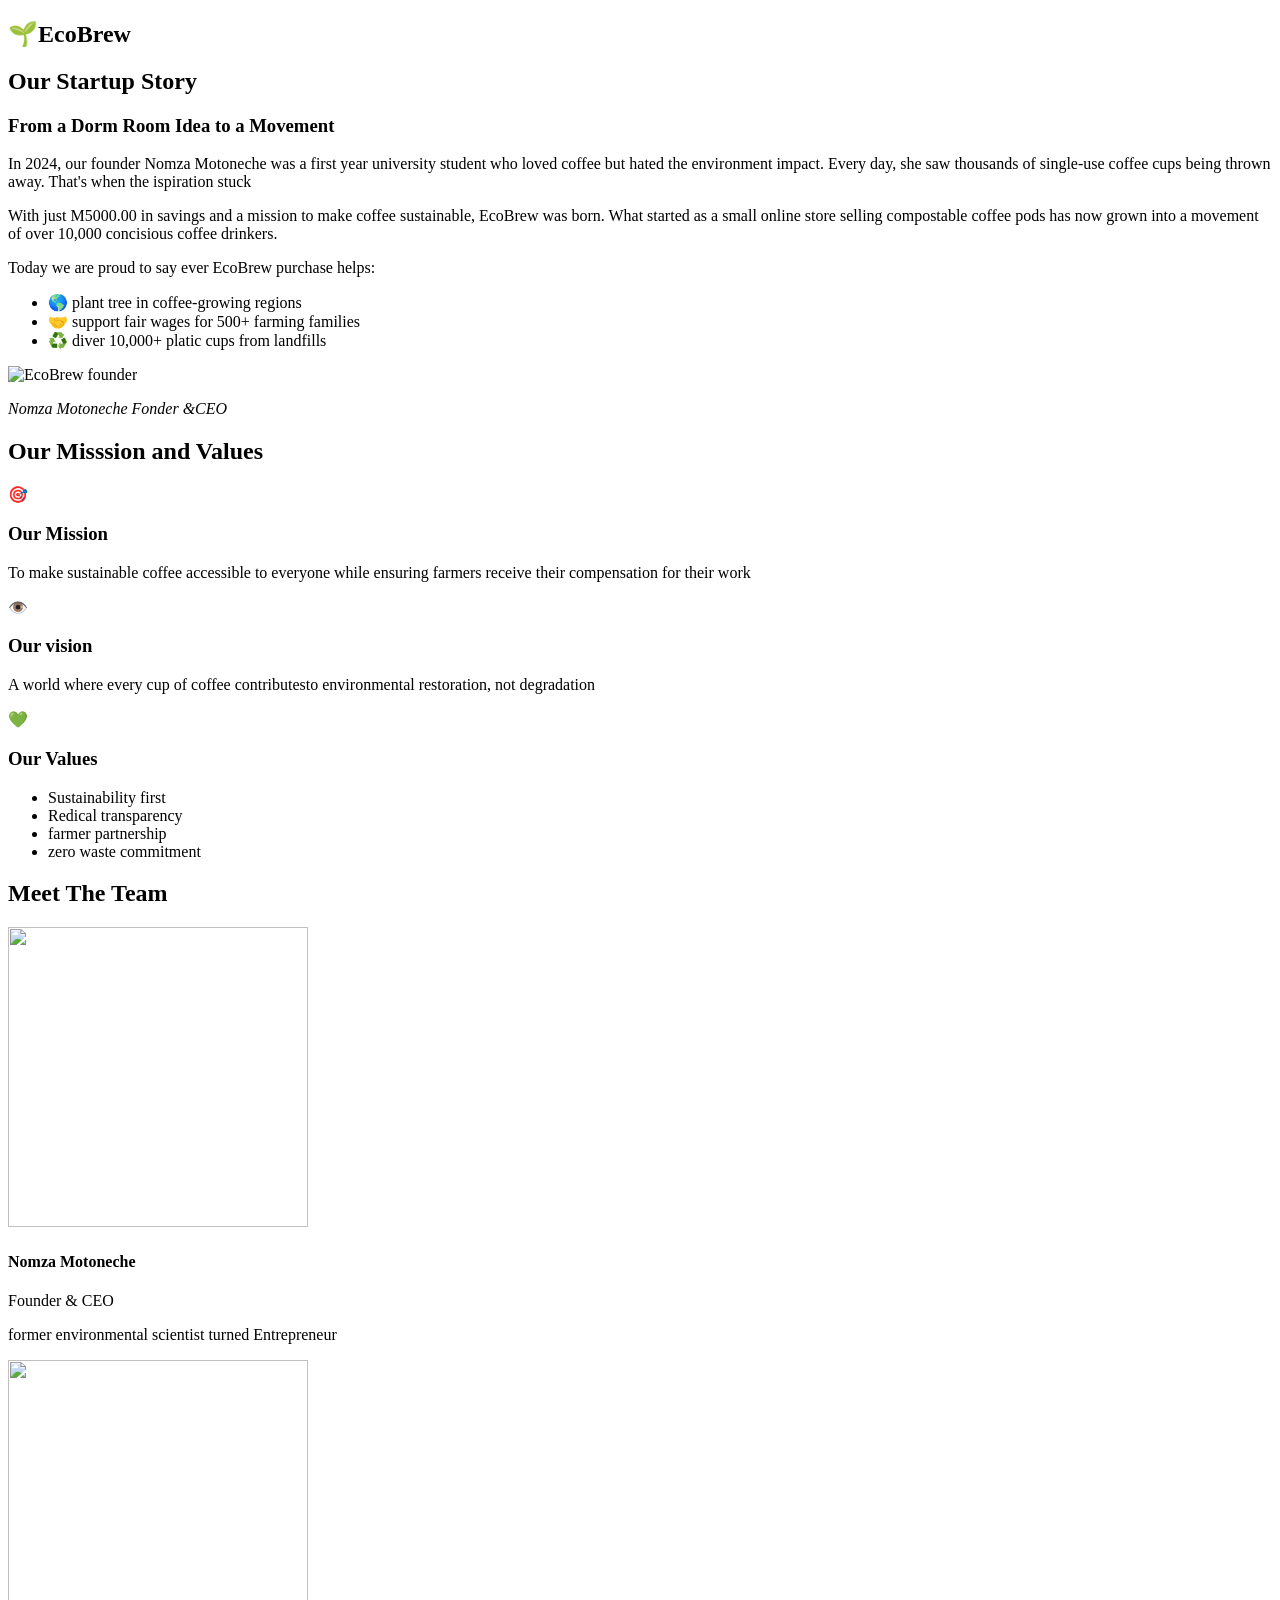
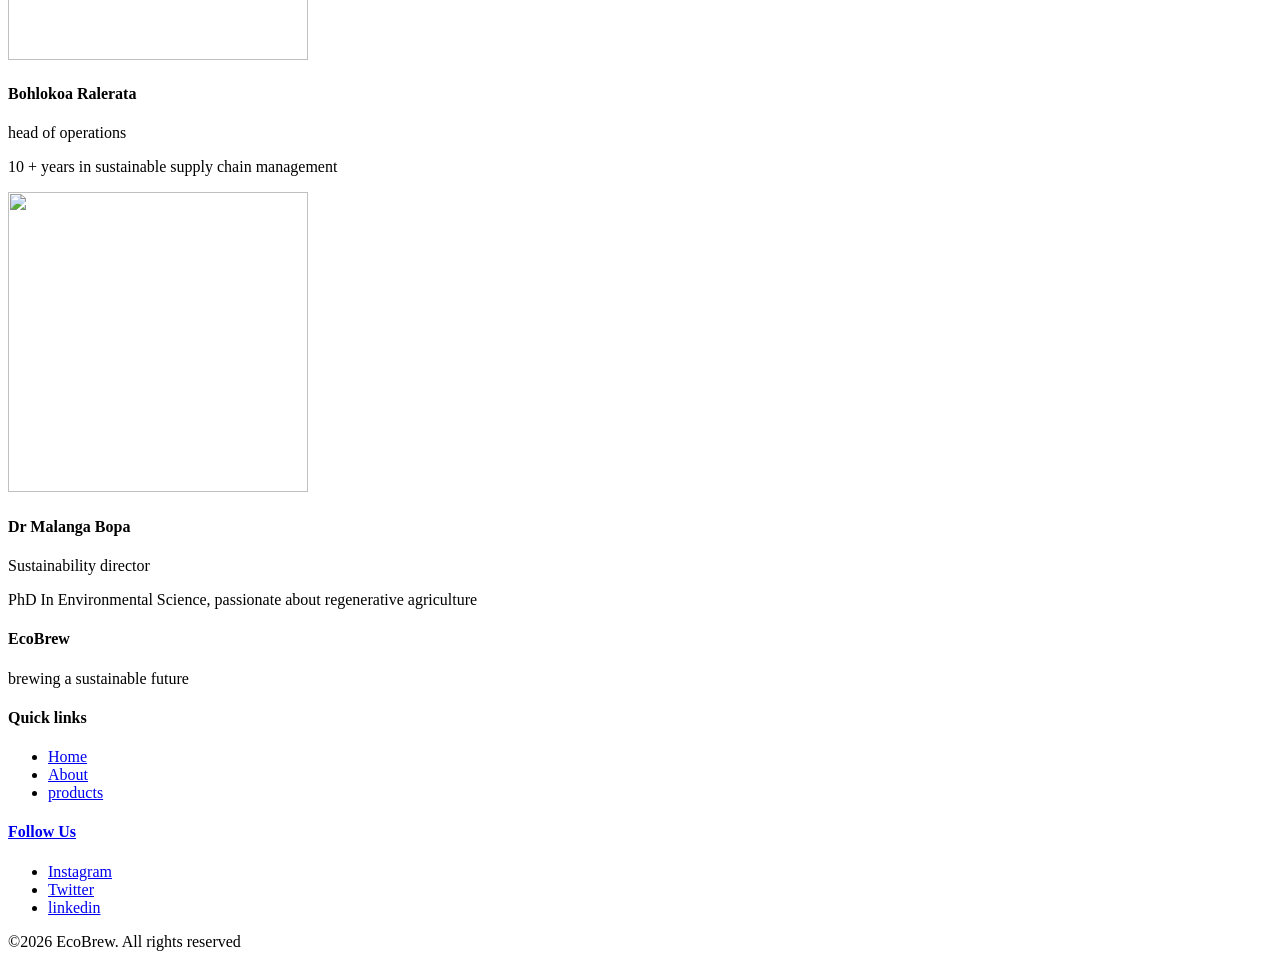
==== about.html @ 90d782c0 "Add files via upload" ====
<!DOCTYPE html>
<html>
<head>
	<meta charset="utf-8">
	<meta name="viewport" content="width=device-width, initial-scale=1">
	<title>About Us-EcoBrew Sustainable coffee</title>
	<link="stylesheet"href="css/style.css">
</head>
<body>
	<header>
		<nav>
			<div class="logo">
				<h1>🌱EcoBrew</h1>
			
	</header>
	<main>
		<section>
			
		</section class="story-section">
		<h2>Our Startup Story</h2>
		<div class="story-content">
			<div class="story-text">
				<h3>From a Dorm Room Idea to a Movement</h3>
				<p>In 2024, our founder Nomza Motoneche was a first year university student who loved coffee but hated the environment impact. Every day, she saw thousands of single-use coffee cups being thrown away. That's when the ispiration stuck</p>
				<p>With just M5000.00 in savings and a mission to make coffee sustainable, EcoBrew was born. What started as a small online store selling compostable coffee pods has now grown into a movement of over 10,000 concisious coffee drinkers.</p>
				<p>Today we are proud to say ever EcoBrew purchase helps:</p>
				<ul class="impact-list">
					<li>🌎 plant tree in coffee-growing regions</li>
					<li>🤝 support fair wages for 500+ farming families</li>
					<li>♻️ diver 10,000+ platic cups from landfills</li>
					
				</ul>
				
			</div>
			<div class="story-image">
				<img src="founder.jpg" height="500" width="500" alt="EcoBrew founder" class="founder-img">
				<p class="image-caption"><i> Nomza Motoneche Fonder &CEO</i></p>
				
			</div>
			
		</div>
	</section>
	<section class="mission-section">
		<h2>Our Misssion and Values</h2>
		<div class="value-grid">
			<div class="value-card">
				<span class="emoji">🎯</span>
				<h3>Our Mission</h3>
				<p>To make sustainable coffee accessible to everyone while ensuring farmers receive their compensation for their work</p>
			</div>
			<div class="value-card">
				<span class="emoji">👁️</span>
				<h3>Our vision</h3>
				<p>A world where every cup of coffee contributesto environmental restoration, not degradation</p>
			</div>
			<div class="value-card">
				<span class="emoji">💚</span>
				<h3>Our Values</h3>
				<ul class="value-list">
					<li>Sustainability first</li>
					<li>Redical transparency</li>
					<li>farmer partnership</li>
					<li>zero waste commitment</li>
				</ul>
			</div>
		</div>
		
	</section>
	<section class="team-section">
		<h2>Meet The Team</h2>
		<div class="team-grid">
			<div class="team-member">
				<img src="founder.jpg" height="300" width="300">
				<h4>Nomza Motoneche</h4>
				<p>Founder & CEO</p>
				<p class="team-bio">former environmental scientist turned Entrepreneur</p>
				
			</div>
			<div class="team-member">
				<img src="bohlokoa.jpg" height="300" width="300">
				<h4>Bohlokoa Ralerata</h4>
				<p>head of operations</p>
				<p class="team-bio">10 + years in sustainable supply chain management</p>
				
			</div>
			<div class="team-member">
				<img src="malanga.jpg" height="300" width="300">
				<h4>Dr Malanga Bopa</h4>
				<p>Sustainability director</p>
				<p class="team-bio">PhD In Environmental Science, passionate about regenerative agriculture</p>
				
			</div>
			
		</div>
	</section>
	</main>
	<footer>
		<div class="footer-content">
			<div class="footer-section">
				<h4>EcoBrew</h4>
				<p>brewing a sustainable future</p>
				
			</div>
			<div class="footer-section">
				<h4>Quick links</h4>
				<ul>
					<li><a href="index.html">Home</li>
					<li><a href="about.html">About</li>	
					<li><a href="products.html">products</li>	
				</ul>
				
			</div>
			<div class="footer-section">
				<h4>Follow Us</h4>
				<ul>
					<li><a href="https://instagram.com" target="-blank">Instagram</a></li>
					<li><a href="https://twitter.com"target="-blank">Twitter</a></li>
					<li><a href="https://linkedin.com"target="-blank">linkedin</a></li>	
				</ul>
			</div>
		</div>
		<div class="footer-bottom">
			<p>&copy;2026 EcoBrew. All rights reserved</p>
			
		</div>
	</footer>

</body>
</html>
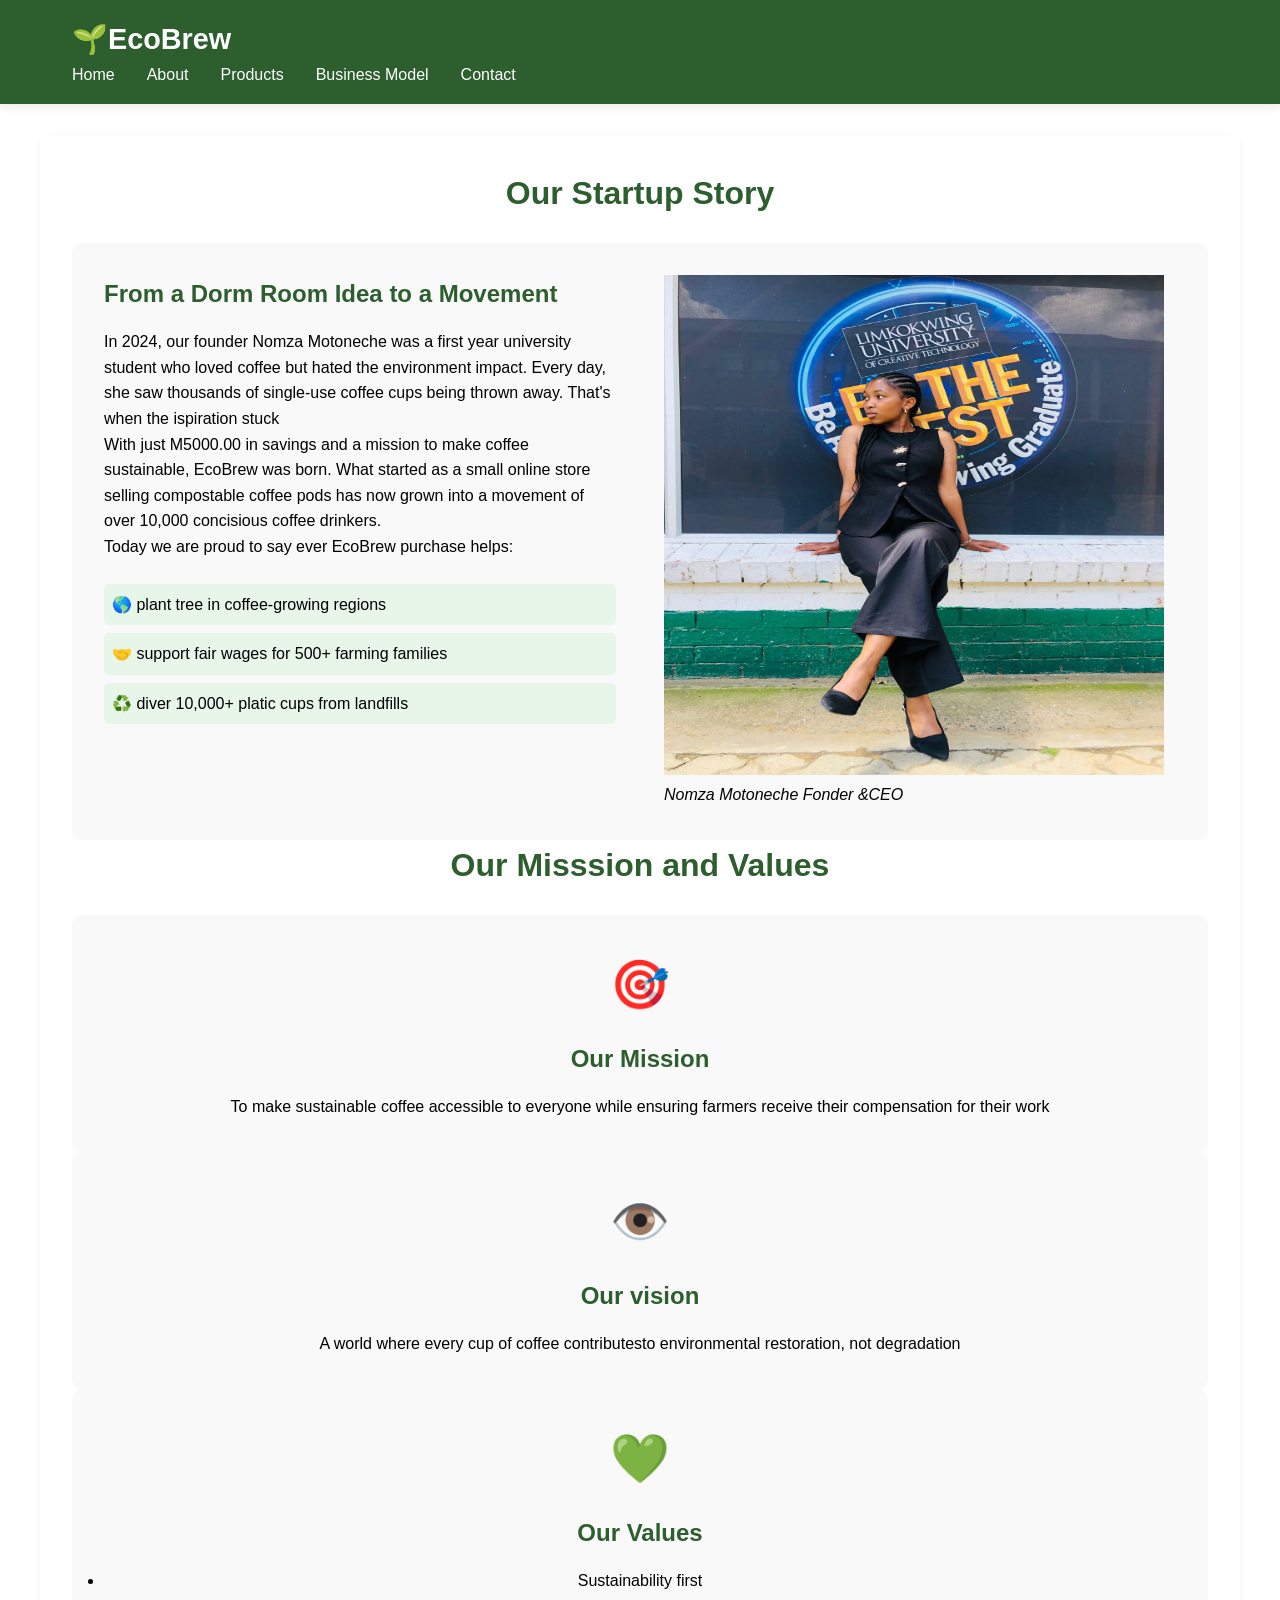
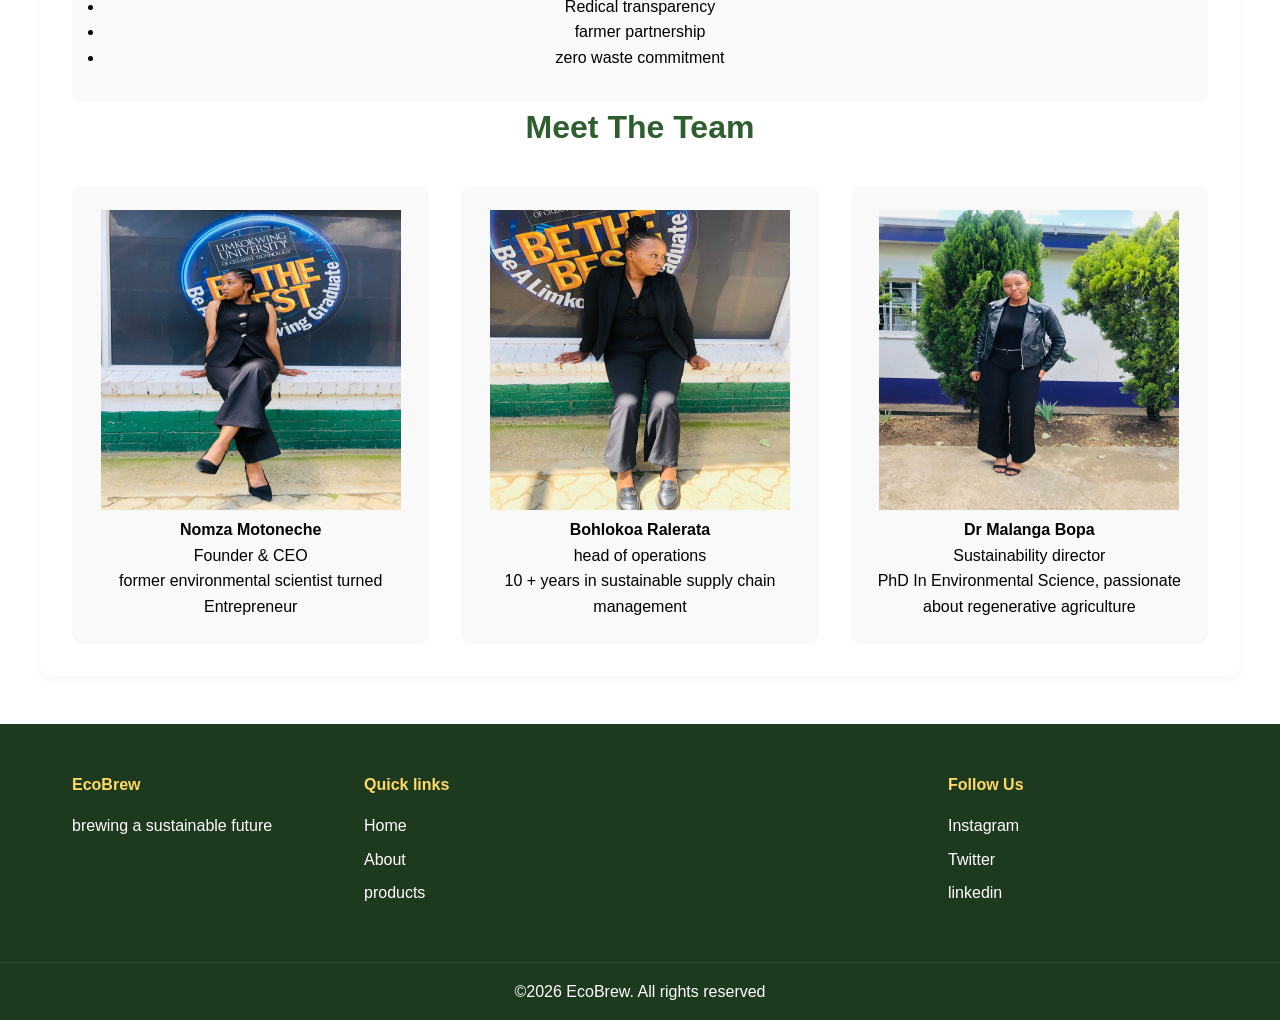
==== commit 641bf5b1: "Add files via upload" ====
--- a/about.html
+++ b/about.html
@@ -4,14 +4,20 @@
 	<meta charset="utf-8">
 	<meta name="viewport" content="width=device-width, initial-scale=1">
 	<title>About Us-EcoBrew Sustainable coffee</title>
-	<link="stylesheet"href="css/style.css">
+	<link rel="stylesheet" type="text/css" href="style.css">
 </head>
 <body>
 	<header>
 		<nav>
 			<div class="logo">
 				<h1>🌱EcoBrew</h1>
-			
+			<ul class="nav-links">
+                <li><a href="index.html">Home</a></li>
+                <li><a href="about.html">About</a></li>
+                <li><a href="products.html">Products</a></li>
+                <li><a href="business.html">Business Model</a></li>
+                <li><a href="contact.html">Contact</a></li>
+            </ul>
 	</header>
 	<main>
 		<section>
--- a/style.css
+++ b/style.css
@@ -0,0 +1,561 @@
+/* ========================================
+   COMPLETE CSS FOR ECOBREW WEBSITE
+   ======================================== */
+
+/* Global Styles */
+* {
+    margin: 0;
+    padding: 0;
+    box-sizing: border-box;
+}
+
+body {
+    font-family: 'Segoe UI', Tahoma, Geneva, Verdana, sans-serif;
+    line-height: 1.6;
+    min-height: 100vh;
+}
+
+/* Navigation Bar */
+header {
+    background-color: #2c5e2e;
+    position: sticky;
+    top: 0;
+    z-index: 100;
+    box-shadow: 0 2px 10px rgba(0,0,0,0.1);
+    width: 100%;
+}
+
+nav {
+    max-width: 1200px;
+    margin: 0 auto;
+    display: flex;
+    justify-content: space-between;
+    align-items: center;
+    padding: 1rem 2rem;
+}
+
+.logo h1 {
+    color: white;
+    font-size: 1.8rem;
+    margin: 0;
+}
+
+.nav-links {
+    display: flex;
+    list-style: none;
+    gap: 2rem;
+    margin: 0;
+    padding: 0;
+}
+
+.nav-links li {
+    margin: 0;
+}
+
+.nav-links a {
+    color: white;
+    text-decoration: none;
+    font-weight: 500;
+    font-size: 1rem;
+    transition: color 0.3s ease;
+    padding: 0.5rem 0;
+}
+
+.nav-links a:hover {
+    color: #ffd966;
+}
+
+/* Main Content Area */
+main {
+    max-width: 1200px;
+    margin: 2rem auto;
+    padding: 2rem;
+    background-color: white;
+    border-radius: 10px;
+    box-shadow: 0 2px 10px rgba(0,0,0,0.05);
+}
+
+/* Headings */
+h2 {
+    color: #2c5e2e;
+    font-size: 2rem;
+    margin-bottom: 1.5rem;
+    text-align: center;
+}
+
+h3 {
+    color: #2c5e2e;
+    font-size: 1.5rem;
+    margin-bottom: 1rem;
+}
+
+/* Buttons */
+.cta-button, .buy-button, .subscribe-button, .submit-button, .investor-button {
+    display: inline-block;
+    background-color: #2c5e2e;
+    color: white;
+    padding: 0.75rem 1.5rem;
+    text-decoration: none;
+    border-radius: 50px;
+    font-weight: bold;
+    border: none;
+    cursor: pointer;
+    transition: background-color 0.3s ease;
+}
+
+.cta-button:hover, .buy-button:hover, .subscribe-button:hover, .submit-button:hover, .investor-button:hover {
+    background-color: #1e3a1e;
+}
+
+/* Hero Section */
+.hero {
+    background: linear-gradient(135deg, #2c5e2e 0%, #1e3a1e 100%);
+    border-radius: 20px;
+    padding: 4rem 2rem;
+    text-align: center;
+    color: white;
+    margin-bottom: 3rem;
+}
+
+.hero-content h2 {
+    color: white;
+    font-size: 3rem;
+    margin-bottom: 1rem;
+}
+
+.hero-content p {
+    font-size: 1.2rem;
+    margin-bottom: 2rem;
+}
+
+/* Features Grid */
+.features {
+    margin-bottom: 3rem;
+}
+
+.features h3 {
+    text-align: center;
+    font-size: 2rem;
+    margin-bottom: 2rem;
+    color: #2c5e2e;
+}
+
+.features-grid {
+    display: grid;
+    grid-template-columns: repeat(auto-fit, minmax(300px, 1fr));
+    gap: 2rem;
+}
+
+.feature-card {
+    text-align: center;
+    padding: 2rem;
+    background-color: #f9f9f9;
+    border-radius: 10px;
+    transition: transform 0.3s ease;
+    border: 1px solid #e0e0e0;
+}
+
+.feature-card:hover {
+    transform: translateY(-5px);
+    box-shadow: 0 5px 20px rgba(0,0,0,0.1);
+}
+
+.emoji {
+    font-size: 3rem;
+    display: block;
+    margin-bottom: 1rem;
+}
+
+/* Video Section */
+.featured-video {
+    text-align: center;
+    margin: 3rem 0;
+}
+
+.video-container {
+    position: relative;
+    padding-bottom: 56.25%;
+    height: 0;
+    overflow: hidden;
+    max-width: 800px;
+    margin: 0 auto;
+    border-radius: 10px;
+    box-shadow: 0 5px 20px rgba(0,0,0,0.2);
+}
+
+.video-container iframe {
+    position: absolute;
+    top: 0;
+    left: 0;
+    width: 100%;
+    height: 100%;
+    border-radius: 10px;
+}
+
+.video-caption {
+    margin-top: 1rem;
+    color: #666;
+}
+
+/* Products Grid */
+.products-grid {
+    display: grid;
+    grid-template-columns: repeat(auto-fit, minmax(280px, 1fr));
+    gap: 2rem;
+    margin-bottom: 4rem;
+}
+
+.product-card {
+    border: 1px solid #e0e0e0;
+    border-radius: 10px;
+    padding: 1.5rem;
+    transition: transform 0.3s ease;
+    background-color: white;
+}
+
+.product-card:hover {
+    transform: translateY(-5px);
+    box-shadow: 0 5px 20px rgba(0,0,0,0.1);
+}
+
+.product-img {
+    width: 100%;
+    height: 200px;
+    object-fit: cover;
+    border-radius: 8px;
+    margin-bottom: 1rem;
+    background-color: #f0f0f0;
+}
+
+.product-description {
+    color: #666;
+    margin-bottom: 1rem;
+    font-size: 0.9rem;
+}
+
+.product-features {
+    list-style: none;
+    margin-bottom: 1rem;
+    font-size: 0.9rem;
+}
+
+.product-features li {
+    margin-bottom: 0.25rem;
+    color: #2c5e2e;
+}
+
+.pricing {
+    margin-bottom: 1rem;
+}
+
+.price {
+    font-size: 1.5rem;
+    font-weight: bold;
+    color: #2c5e2e;
+}
+
+.weight {
+    color: #666;
+    font-size: 0.9rem;
+}
+
+/* Pricing Table */
+.pricing-table {
+    width: 100%;
+    max-width: 800px;
+    margin: 2rem auto;
+    border-collapse: collapse;
+    background-color: #f9f9f9;
+}
+
+.pricing-table th,
+.pricing-table td {
+    padding: 1rem;
+    border: 1px solid #ddd;
+    text-align: center;
+}
+
+.pricing-table th {
+    background-color: #2c5e2e;
+    color: white;
+    font-weight: bold;
+}
+
+.pricing-table tr:nth-child(even) {
+    background-color: #f2f2f2;
+}
+
+/* About Page Styles */
+.story-content {
+    display: grid;
+    grid-template-columns: 1fr 1fr;
+    gap: 3rem;
+    align-items: start;
+    background-color: #f9f9f9;
+    padding: 2rem;
+    border-radius: 10px;
+}
+
+.impact-list {
+    list-style: none;
+    margin-top: 1.5rem;
+}
+
+.impact-list li {
+    margin-bottom: 0.5rem;
+    padding: 0.5rem;
+    background-color: #e8f5e9;
+    border-radius: 5px;
+}
+
+.values-grid, .team-grid {
+    display: grid;
+    grid-template-columns: repeat(auto-fit, minmax(300px, 1fr));
+    gap: 2rem;
+    margin-top: 2rem;
+}
+
+.value-card {
+    background-color: #f9f9f9;
+    padding: 2rem;
+    border-radius: 10px;
+    text-align: center;
+}
+
+.team-member {
+    text-align: center;
+    background-color: #f9f9f9;
+    padding: 1.5rem;
+    border-radius: 10px;
+}
+
+/* Business Page Styles */
+.model-overview {
+    display: grid;
+    grid-template-columns: repeat(auto-fit, minmax(250px, 1fr));
+    gap: 2rem;
+    margin-bottom: 4rem;
+}
+
+.model-card {
+    text-align: center;
+    padding: 2rem;
+    background-color: #f9f9f9;
+    border-radius: 10px;
+}
+
+.subscription-grid {
+    display: grid;
+    grid-template-columns: repeat(auto-fit, minmax(300px, 1fr));
+    gap: 2rem;
+}
+
+.subscription-card {
+    background-color: #f9f9f9;
+    padding: 2rem;
+    border-radius: 10px;
+    text-align: center;
+    position: relative;
+}
+
+.subscription-card.popular {
+    border: 2px solid #ffd966;
+}
+
+.popular-badge {
+    position: absolute;
+    top: -12px;
+    left: 50%;
+    transform: translateX(-50%);
+    background-color: #ffd966;
+    color: #2c5e2e;
+    padding: 0.25rem 1rem;
+    border-radius: 20px;
+    font-size: 0.85rem;
+    font-weight: bold;
+}
+
+.subscription-card ul {
+    list-style: none;
+    margin: 1.5rem 0;
+    text-align: left;
+}
+
+.subscription-card ul li {
+    margin-bottom: 0.5rem;
+    padding-left: 1.5rem;
+}
+
+.metrics-grid {
+    display: grid;
+    grid-template-columns: repeat(auto-fit, minmax(200px, 1fr));
+    gap: 2rem;
+    text-align: center;
+}
+
+.metric {
+    padding: 2rem;
+    background: linear-gradient(135deg, #2c5e2e 0%, #1e3a1e 100%);
+    border-radius: 10px;
+    color: white;
+}
+
+.metric-number {
+    font-size: 2.5rem;
+    font-weight: bold;
+    display: block;
+    margin-bottom: 0.5rem;
+}
+
+/* Contact Page Styles */
+.contact-container {
+    display: grid;
+    grid-template-columns: 1fr 1fr;
+    gap: 3rem;
+}
+
+.contact-form-section, .contact-info-section {
+    background-color: #f9f9f9;
+    padding: 2rem;
+    border-radius: 10px;
+}
+
+.form-group {
+    margin-bottom: 1rem;
+}
+
+.form-group label {
+    display: block;
+    margin-bottom: 0.5rem;
+    font-weight: 500;
+}
+
+.form-group input,
+.form-group select,
+.form-group textarea {
+    width: 100%;
+    padding: 0.75rem;
+    border: 1px solid #ddd;
+    border-radius: 5px;
+    font-family: inherit;
+}
+
+.info-item {
+    display: flex;
+    gap: 1rem;
+    margin-bottom: 2rem;
+    padding-bottom: 1rem;
+    border-bottom: 1px solid #e0e0e0;
+}
+
+.info-icon {
+    font-size: 2rem;
+}
+
+.info-item a {
+    color: #2c5e2e;
+    text-decoration: none;
+}
+
+.partner-links {
+    list-style: none;
+    margin-top: 1rem;
+}
+
+.partner-links li {
+    margin-bottom: 0.5rem;
+}
+
+.partner-links a {
+    color: #2c5e2e;
+    text-decoration: none;
+}
+
+.social-links {
+    display: flex;
+    flex-wrap: wrap;
+    gap: 1rem;
+    margin-top: 1rem;
+}
+
+.social-links a {
+    color: #2c5e2e;
+    text-decoration: none;
+    padding: 0.5rem 1rem;
+    background-color: white;
+    border-radius: 5px;
+    border: 1px solid #e0e0e0;
+}
+
+/* Footer */
+footer {
+    background-color: #1e3a1e;
+    color: white;
+    margin-top: 3rem;
+}
+
+.footer-content {
+    max-width: 1200px;
+    margin: 0 auto;
+    display: grid;
+    grid-template-columns: repeat(auto-fit, minmax(250px, 1fr));
+    gap: 2rem;
+    padding: 3rem 2rem;
+}
+
+.footer-section h4 {
+    color: #ffd966;
+    margin-bottom: 1rem;
+}
+
+.footer-section ul {
+    list-style: none;
+}
+
+.footer-section ul li {
+    margin-bottom: 0.5rem;
+}
+
+.footer-section a {
+    color: white;
+    text-decoration: none;
+}
+
+.footer-section a:hover {
+    color: #ffd966;
+}
+
+.footer-bottom {
+    text-align: center;
+    padding: 1rem;
+    border-top: 1px solid rgba(255,255,255,0.1);
+}
+
+/* Responsive */
+@media (max-width: 768px) {
+    nav {
+        flex-direction: column;
+        gap: 1rem;
+    }
+    
+    .nav-links {
+        flex-wrap: wrap;
+        justify-content: center;
+        gap: 1rem;
+    }
+    
+    .hero-content h2 {
+        font-size: 2rem;
+    }
+    
+    .contact-container {
+        grid-template-columns: 1fr;
+    }
+    
+    .story-content {
+        grid-template-columns: 1fr;
+    }
+}
+
+
+
